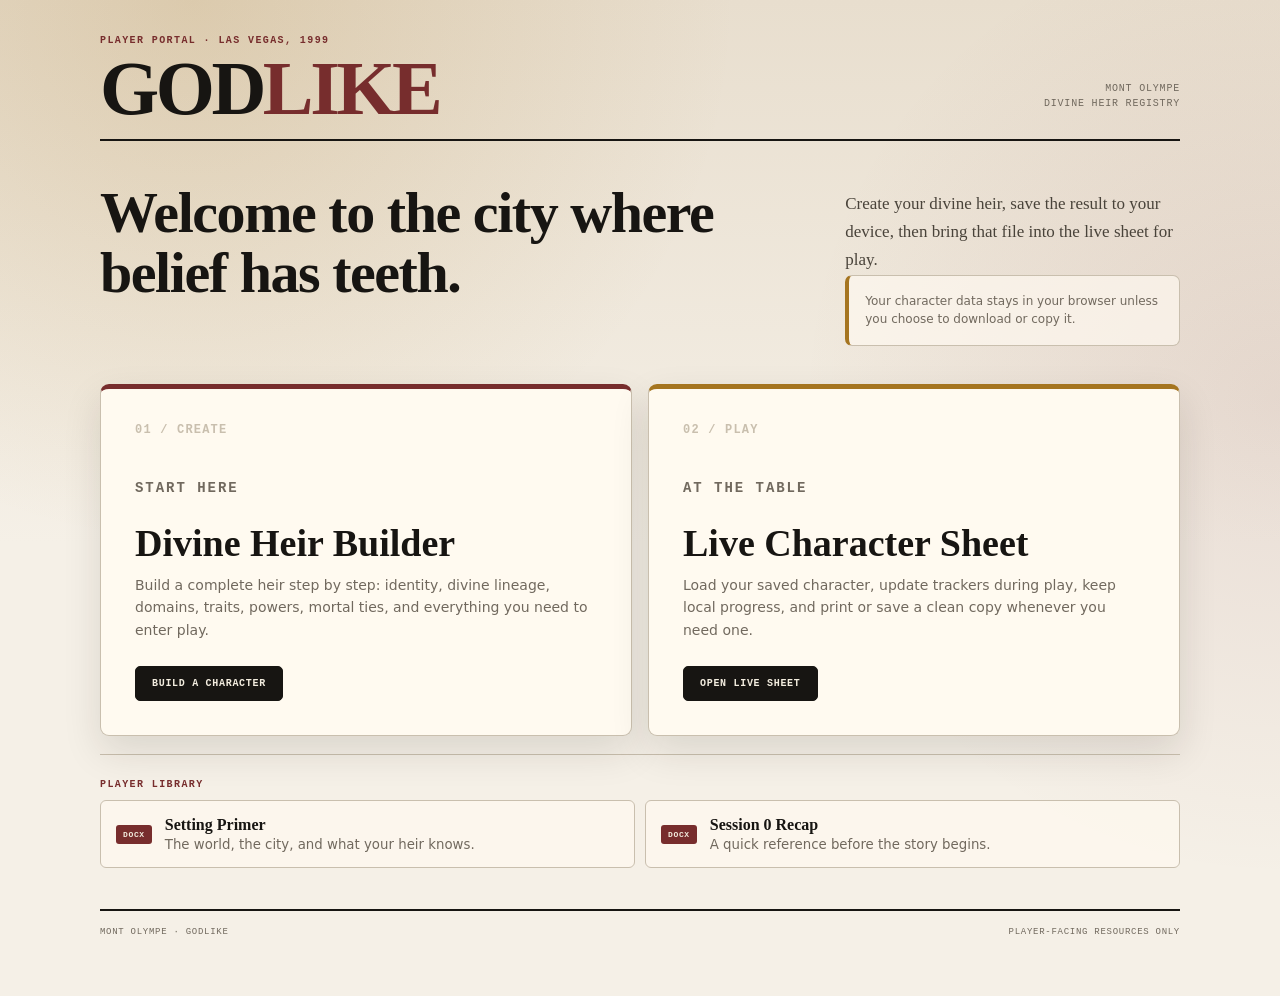
==== index.html @ 2c9d79e7 "Publish Godlike player portal" ====
<!doctype html>
<html lang="en">
<head>
  <meta charset="utf-8">
  <meta name="viewport" content="width=device-width, initial-scale=1">
  <meta name="theme-color" content="#171512">
  <meta name="description" content="Player resources for Mont Olympe, a game of divine heirs in Las Vegas, 1999.">
  <title>Godlike — Mont Olympe Player Portal</title>
  <style>
    :root {
      color-scheme: light;
      --ink: #171512;
      --paper: #f3eddf;
      --card: #fffaf0;
      --soft: #71695e;
      --rule: #c9bfae;
      --gold: #a57520;
      --red: #772d2d;
      --serif: Georgia, "Times New Roman", serif;
      --sans: Inter, ui-sans-serif, system-ui, sans-serif;
      --mono: ui-monospace, SFMono-Regular, Menlo, monospace;
    }

    * { box-sizing: border-box; }

    html { min-height: 100%; background: #e8dece; }

    body {
      min-height: 100vh;
      margin: 0;
      color: var(--ink);
      font-family: var(--sans);
      background:
        radial-gradient(circle at 15% 0, rgba(165, 117, 32, .19), transparent 34rem),
        radial-gradient(circle at 100% 40%, rgba(119, 45, 45, .10), transparent 30rem),
        linear-gradient(#e8dece, #f5f0e7 34rem);
    }

    a { color: inherit; }

    .wrap {
      width: min(1080px, calc(100% - 32px));
      margin: 0 auto;
      padding: 34px 0 56px;
    }

    .masthead {
      display: flex;
      align-items: flex-end;
      gap: 24px;
      padding-bottom: 18px;
      border-bottom: 2px solid var(--ink);
    }

    .brand {
      margin: 0;
      font: 700 clamp(34px, 7vw, 76px) / .86 var(--serif);
      letter-spacing: -.045em;
    }

    .brand span { color: var(--red); }

    .kicker,
    .eyebrow {
      margin: 0 0 8px;
      color: var(--red);
      font: 700 10px / 1.4 var(--mono);
      letter-spacing: .14em;
      text-transform: uppercase;
    }

    .stamp {
      margin-left: auto;
      color: var(--soft);
      font: 10px / 1.5 var(--mono);
      letter-spacing: .08em;
      text-align: right;
      text-transform: uppercase;
    }

    .intro {
      display: grid;
      grid-template-columns: minmax(0, 1.5fr) minmax(250px, .7fr);
      gap: 28px;
      padding: 42px 0 28px;
    }

    h2 {
      max-width: 760px;
      margin: 0;
      font: 700 clamp(32px, 5vw, 58px) / 1.02 var(--serif);
      letter-spacing: -.025em;
    }

    .intro p {
      margin: 7px 0 0;
      color: #49433a;
      font: 17px / 1.65 var(--serif);
    }

    .notice {
      align-self: end;
      padding: 16px;
      border: 1px solid var(--rule);
      border-left: 4px solid var(--gold);
      border-radius: 7px;
      background: rgba(255, 250, 240, .68);
      color: var(--soft);
      font-size: 12px;
      line-height: 1.55;
    }

    .tools {
      display: grid;
      grid-template-columns: repeat(2, minmax(0, 1fr));
      gap: 16px;
      margin-top: 10px;
    }

    .card {
      display: flex;
      min-height: 260px;
      flex-direction: column;
      padding: clamp(22px, 4vw, 34px);
      border: 1px solid var(--rule);
      border-radius: 9px;
      background: var(--card);
      box-shadow: 0 16px 38px rgba(34, 26, 16, .12);
    }

    .card.primary { border-top: 5px solid var(--red); }
    .card.secondary { border-top: 5px solid var(--gold); }

    .number {
      margin-bottom: 30px;
      color: var(--rule);
      font: 700 12px var(--mono);
      letter-spacing: .1em;
    }

    h3 {
      margin: 0;
      font: 700 clamp(25px, 4vw, 38px) / 1.05 var(--serif);
    }

    .card p {
      max-width: 44rem;
      margin: 10px 0 25px;
      color: var(--soft);
      font-size: 14px;
      line-height: 1.6;
    }

    .actions {
      display: flex;
      flex-wrap: wrap;
      gap: 9px;
      margin-top: auto;
    }

    .button {
      display: inline-block;
      padding: 11px 16px;
      border: 1.5px solid var(--ink);
      border-radius: 5px;
      background: var(--ink);
      color: var(--paper);
      font: 700 10px var(--mono);
      letter-spacing: .07em;
      text-decoration: none;
      text-transform: uppercase;
      transition: transform .15s ease, background .15s ease;
    }

    .button:hover,
    .button:focus-visible {
      background: var(--red);
      border-color: var(--red);
      transform: translateY(-2px);
      outline: none;
    }

    .button.ghost { background: transparent; color: var(--ink); }
    .button.ghost:hover,
    .button.ghost:focus-visible { background: var(--gold); color: #fffaf0; }

    .library {
      margin-top: 18px;
      padding: 23px 0 5px;
      border-top: 1px solid var(--rule);
    }

    .downloads {
      display: grid;
      grid-template-columns: repeat(2, minmax(0, 1fr));
      gap: 10px;
    }

    .download {
      display: flex;
      gap: 13px;
      align-items: center;
      padding: 15px;
      border: 1px solid var(--rule);
      border-radius: 6px;
      background: rgba(255, 250, 240, .7);
      text-decoration: none;
    }

    .download:hover,
    .download:focus-visible { border-color: var(--gold); outline: none; }

    .filetype {
      flex: none;
      padding: 5px 7px;
      border-radius: 3px;
      background: var(--red);
      color: var(--paper);
      font: 700 8px var(--mono);
      letter-spacing: .08em;
    }

    .download b { display: block; font: 700 16px var(--serif); }
    .download small { display: block; margin-top: 3px; color: var(--soft); }

    footer {
      display: flex;
      justify-content: space-between;
      gap: 18px;
      margin-top: 36px;
      padding-top: 14px;
      border-top: 2px solid var(--ink);
      color: var(--soft);
      font: 9px / 1.6 var(--mono);
      letter-spacing: .08em;
      text-transform: uppercase;
    }

    @media (max-width: 720px) {
      .wrap { width: min(100% - 20px, 1080px); padding-top: 18px; }
      .masthead { align-items: flex-start; flex-direction: column; }
      .stamp { margin-left: 0; text-align: left; }
      .intro, .tools, .downloads { grid-template-columns: 1fr; }
      .intro { padding-top: 30px; }
      footer { flex-direction: column; }
    }
  </style>
</head>
<body>
  <main class="wrap">
    <header class="masthead">
      <div>
        <p class="kicker">Player portal · Las Vegas, 1999</p>
        <h1 class="brand">GOD<span>LIKE</span></h1>
      </div>
      <p class="stamp">Mont Olympe<br>Divine Heir Registry</p>
    </header>

    <section class="intro" aria-labelledby="welcome">
      <h2 id="welcome">Welcome to the city where belief has teeth.</h2>
      <div>
        <p>Create your divine heir, save the result to your device, then bring that file into the live sheet for play.</p>
        <div class="notice">Your character data stays in your browser unless you choose to download or copy it.</div>
      </div>
    </section>

    <section class="tools" aria-label="Player tools">
      <article class="card primary">
        <span class="number">01 / CREATE</span>
        <p class="eyebrow">Start here</p>
        <h3>Divine Heir Builder</h3>
        <p>Build a complete heir step by step: identity, divine lineage, domains, traits, powers, mortal ties, and everything you need to enter play.</p>
        <div class="actions">
          <a class="button" href="player/divine-heir-builder.html">Build a character</a>
        </div>
      </article>

      <article class="card secondary">
        <span class="number">02 / PLAY</span>
        <p class="eyebrow">At the table</p>
        <h3>Live Character Sheet</h3>
        <p>Load your saved character, update trackers during play, keep local progress, and print or save a clean copy whenever you need one.</p>
        <div class="actions">
          <a class="button" href="player/live-character-sheet.html">Open live sheet</a>
        </div>
      </article>
    </section>

    <section class="library" aria-labelledby="library-title">
      <p class="eyebrow" id="library-title">Player library</p>
      <div class="downloads">
        <a class="download" href="player/setting-primer.docx" download>
          <span class="filetype">DOCX</span>
          <span><b>Setting Primer</b><small>The world, the city, and what your heir knows.</small></span>
        </a>
        <a class="download" href="player/session-0-recap.docx" download>
          <span class="filetype">DOCX</span>
          <span><b>Session 0 Recap</b><small>A quick reference before the story begins.</small></span>
        </a>
      </div>
    </section>

    <footer>
      <span>Mont Olympe · Godlike</span>
      <span>Player-facing resources only</span>
    </footer>
  </main>
</body>
</html>
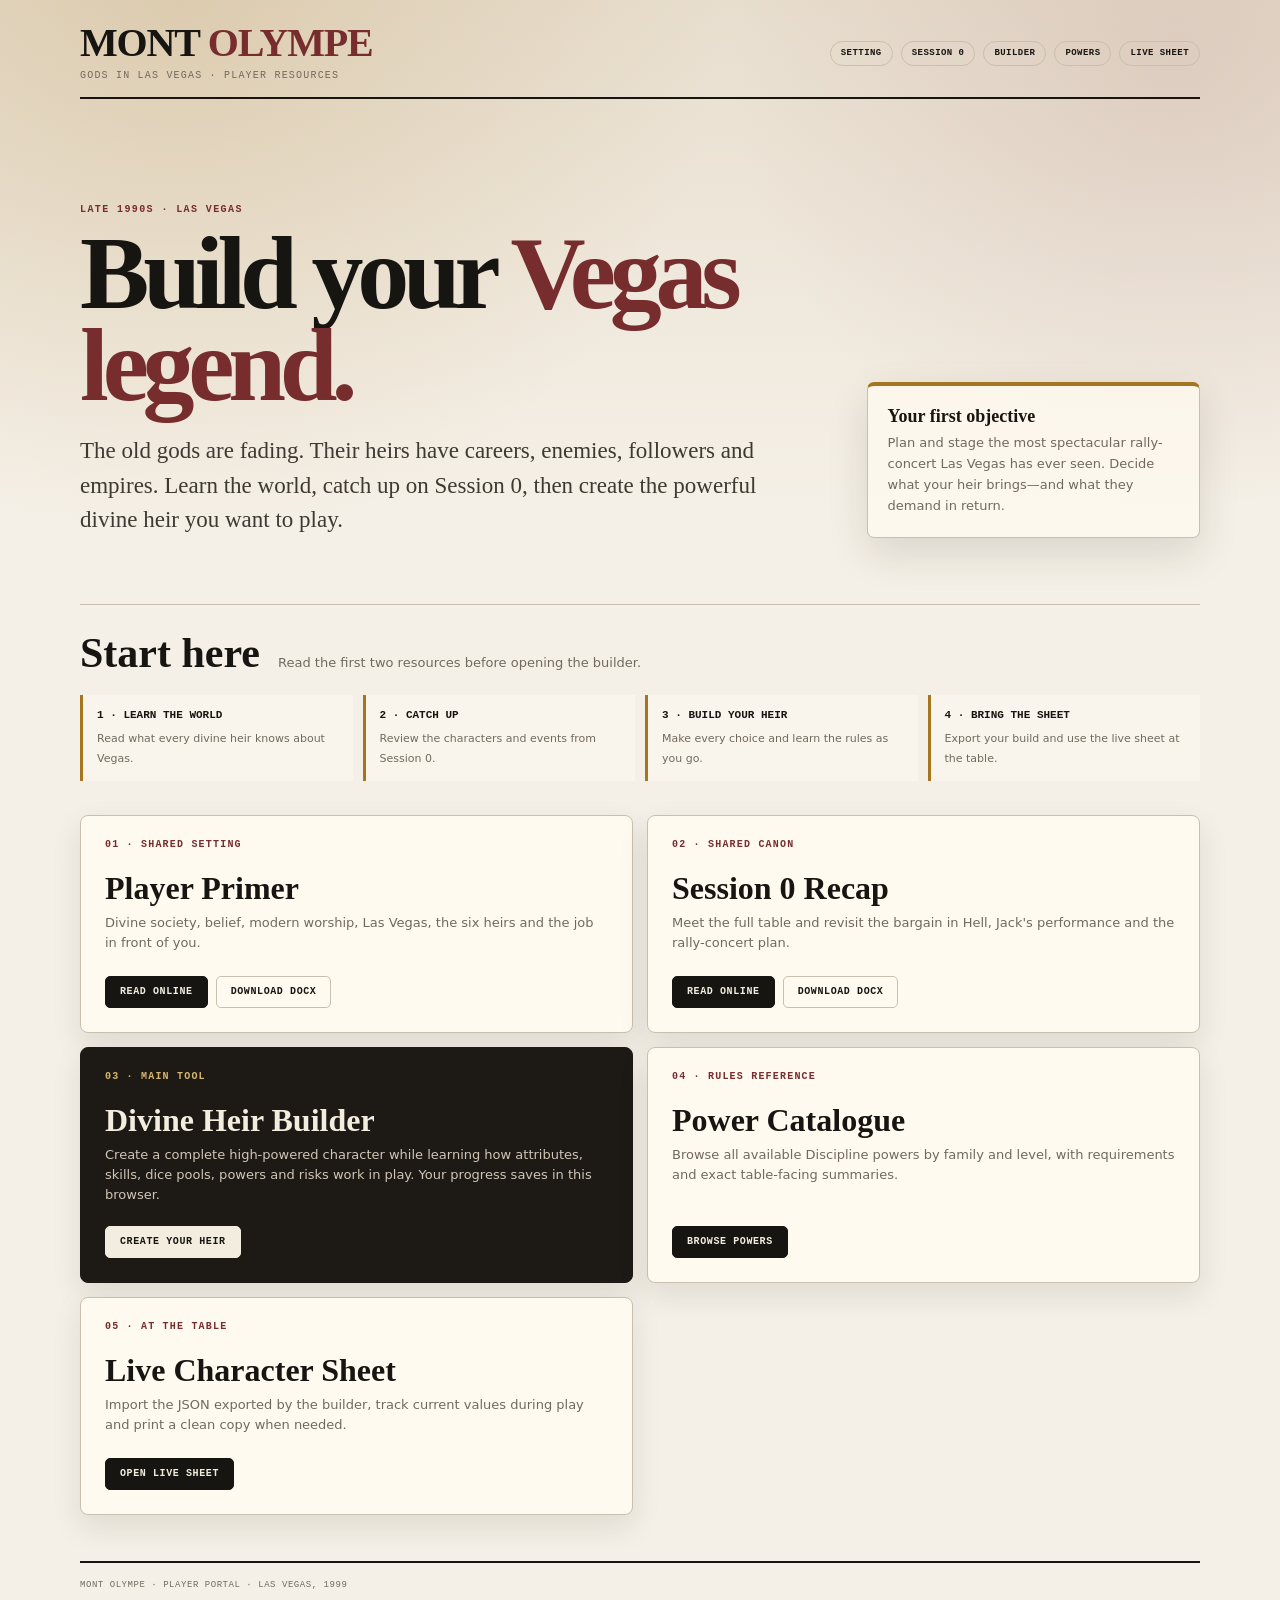
==== commit 9b67fc94: "Replace portal with prepared Godlike package" ====
--- a/index.html
+++ b/index.html
@@ -3,307 +3,101 @@
 <head>
   <meta charset="utf-8">
   <meta name="viewport" content="width=device-width, initial-scale=1">
-  <meta name="theme-color" content="#171512">
-  <meta name="description" content="Player resources for Mont Olympe, a game of divine heirs in Las Vegas, 1999.">
-  <title>Godlike — Mont Olympe Player Portal</title>
-  <style>
-    :root {
-      color-scheme: light;
-      --ink: #171512;
-      --paper: #f3eddf;
-      --card: #fffaf0;
-      --soft: #71695e;
-      --rule: #c9bfae;
-      --gold: #a57520;
-      --red: #772d2d;
-      --serif: Georgia, "Times New Roman", serif;
-      --sans: Inter, ui-sans-serif, system-ui, sans-serif;
-      --mono: ui-monospace, SFMono-Regular, Menlo, monospace;
-    }
-
-    * { box-sizing: border-box; }
-
-    html { min-height: 100%; background: #e8dece; }
-
-    body {
-      min-height: 100vh;
-      margin: 0;
-      color: var(--ink);
-      font-family: var(--sans);
-      background:
-        radial-gradient(circle at 15% 0, rgba(165, 117, 32, .19), transparent 34rem),
-        radial-gradient(circle at 100% 40%, rgba(119, 45, 45, .10), transparent 30rem),
-        linear-gradient(#e8dece, #f5f0e7 34rem);
-    }
-
-    a { color: inherit; }
-
-    .wrap {
-      width: min(1080px, calc(100% - 32px));
-      margin: 0 auto;
-      padding: 34px 0 56px;
-    }
-
-    .masthead {
-      display: flex;
-      align-items: flex-end;
-      gap: 24px;
-      padding-bottom: 18px;
-      border-bottom: 2px solid var(--ink);
-    }
-
-    .brand {
-      margin: 0;
-      font: 700 clamp(34px, 7vw, 76px) / .86 var(--serif);
-      letter-spacing: -.045em;
-    }
-
-    .brand span { color: var(--red); }
-
-    .kicker,
-    .eyebrow {
-      margin: 0 0 8px;
-      color: var(--red);
-      font: 700 10px / 1.4 var(--mono);
-      letter-spacing: .14em;
-      text-transform: uppercase;
-    }
-
-    .stamp {
-      margin-left: auto;
-      color: var(--soft);
-      font: 10px / 1.5 var(--mono);
-      letter-spacing: .08em;
-      text-align: right;
-      text-transform: uppercase;
-    }
-
-    .intro {
-      display: grid;
-      grid-template-columns: minmax(0, 1.5fr) minmax(250px, .7fr);
-      gap: 28px;
-      padding: 42px 0 28px;
-    }
-
-    h2 {
-      max-width: 760px;
-      margin: 0;
-      font: 700 clamp(32px, 5vw, 58px) / 1.02 var(--serif);
-      letter-spacing: -.025em;
-    }
-
-    .intro p {
-      margin: 7px 0 0;
-      color: #49433a;
-      font: 17px / 1.65 var(--serif);
-    }
-
-    .notice {
-      align-self: end;
-      padding: 16px;
-      border: 1px solid var(--rule);
-      border-left: 4px solid var(--gold);
-      border-radius: 7px;
-      background: rgba(255, 250, 240, .68);
-      color: var(--soft);
-      font-size: 12px;
-      line-height: 1.55;
-    }
-
-    .tools {
-      display: grid;
-      grid-template-columns: repeat(2, minmax(0, 1fr));
-      gap: 16px;
-      margin-top: 10px;
-    }
-
-    .card {
-      display: flex;
-      min-height: 260px;
-      flex-direction: column;
-      padding: clamp(22px, 4vw, 34px);
-      border: 1px solid var(--rule);
-      border-radius: 9px;
-      background: var(--card);
-      box-shadow: 0 16px 38px rgba(34, 26, 16, .12);
-    }
-
-    .card.primary { border-top: 5px solid var(--red); }
-    .card.secondary { border-top: 5px solid var(--gold); }
-
-    .number {
-      margin-bottom: 30px;
-      color: var(--rule);
-      font: 700 12px var(--mono);
-      letter-spacing: .1em;
-    }
-
-    h3 {
-      margin: 0;
-      font: 700 clamp(25px, 4vw, 38px) / 1.05 var(--serif);
-    }
-
-    .card p {
-      max-width: 44rem;
-      margin: 10px 0 25px;
-      color: var(--soft);
-      font-size: 14px;
-      line-height: 1.6;
-    }
-
-    .actions {
-      display: flex;
-      flex-wrap: wrap;
-      gap: 9px;
-      margin-top: auto;
-    }
-
-    .button {
-      display: inline-block;
-      padding: 11px 16px;
-      border: 1.5px solid var(--ink);
-      border-radius: 5px;
-      background: var(--ink);
-      color: var(--paper);
-      font: 700 10px var(--mono);
-      letter-spacing: .07em;
-      text-decoration: none;
-      text-transform: uppercase;
-      transition: transform .15s ease, background .15s ease;
-    }
-
-    .button:hover,
-    .button:focus-visible {
-      background: var(--red);
-      border-color: var(--red);
-      transform: translateY(-2px);
-      outline: none;
-    }
-
-    .button.ghost { background: transparent; color: var(--ink); }
-    .button.ghost:hover,
-    .button.ghost:focus-visible { background: var(--gold); color: #fffaf0; }
-
-    .library {
-      margin-top: 18px;
-      padding: 23px 0 5px;
-      border-top: 1px solid var(--rule);
-    }
-
-    .downloads {
-      display: grid;
-      grid-template-columns: repeat(2, minmax(0, 1fr));
-      gap: 10px;
-    }
-
-    .download {
-      display: flex;
-      gap: 13px;
-      align-items: center;
-      padding: 15px;
-      border: 1px solid var(--rule);
-      border-radius: 6px;
-      background: rgba(255, 250, 240, .7);
-      text-decoration: none;
-    }
-
-    .download:hover,
-    .download:focus-visible { border-color: var(--gold); outline: none; }
-
-    .filetype {
-      flex: none;
-      padding: 5px 7px;
-      border-radius: 3px;
-      background: var(--red);
-      color: var(--paper);
-      font: 700 8px var(--mono);
-      letter-spacing: .08em;
-    }
-
-    .download b { display: block; font: 700 16px var(--serif); }
-    .download small { display: block; margin-top: 3px; color: var(--soft); }
-
-    footer {
-      display: flex;
-      justify-content: space-between;
-      gap: 18px;
-      margin-top: 36px;
-      padding-top: 14px;
-      border-top: 2px solid var(--ink);
-      color: var(--soft);
-      font: 9px / 1.6 var(--mono);
-      letter-spacing: .08em;
-      text-transform: uppercase;
-    }
-
-    @media (max-width: 720px) {
-      .wrap { width: min(100% - 20px, 1080px); padding-top: 18px; }
-      .masthead { align-items: flex-start; flex-direction: column; }
-      .stamp { margin-left: 0; text-align: left; }
-      .intro, .tools, .downloads { grid-template-columns: 1fr; }
-      .intro { padding-top: 30px; }
-      footer { flex-direction: column; }
-    }
-  </style>
+  <meta name="description" content="Player resources for Mont Olympe, an urban-fantasy campaign set in late-1990s Las Vegas.">
+  <title>Mont Olympe — Gods in Las Vegas</title>
+  <link rel="stylesheet" href="styles.css">
 </head>
 <body>
-  <main class="wrap">
-    <header class="masthead">
+  <main class="shell">
+    <header class="site-header">
       <div>
-        <p class="kicker">Player portal · Las Vegas, 1999</p>
-        <h1 class="brand">GOD<span>LIKE</span></h1>
+        <a class="wordmark" href="index.html">MONT <span>OLYMPE</span></a>
+        <p class="site-tag">Gods in Las Vegas · Player resources</p>
       </div>
-      <p class="stamp">Mont Olympe<br>Divine Heir Registry</p>
+      <nav class="site-nav" aria-label="Player resources">
+        <a href="setting.html">Setting</a>
+        <a href="session-0.html">Session 0</a>
+        <a href="builder.html">Builder</a>
+        <a href="power-cards.html">Powers</a>
+        <a href="character-sheet.html">Live sheet</a>
+      </nav>
     </header>
 
-    <section class="intro" aria-labelledby="welcome">
-      <h2 id="welcome">Welcome to the city where belief has teeth.</h2>
+    <section class="hero">
       <div>
-        <p>Create your divine heir, save the result to your device, then bring that file into the live sheet for play.</p>
-        <div class="notice">Your character data stays in your browser unless you choose to download or copy it.</div>
+        <p class="eyebrow">Late 1990s · Las Vegas</p>
+        <h1>Build your <span>Vegas legend.</span></h1>
+        <p class="hero-copy">The old gods are fading. Their heirs have careers, enemies, followers and empires. Learn the world, catch up on Session 0, then create the powerful divine heir you want to play.</p>
+      </div>
+      <aside class="brief">
+        <strong>Your first objective</strong>
+        <p>Plan and stage the most spectacular rally-concert Las Vegas has ever seen. Decide what your heir brings—and what they demand in return.</p>
+      </aside>
+    </section>
+
+    <section aria-labelledby="start-heading">
+      <div class="section-head">
+        <h2 id="start-heading">Start here</h2>
+        <p>Read the first two resources before opening the builder.</p>
+      </div>
+      <div class="how-to" aria-label="Recommended order">
+        <div><b>1 · Learn the world</b><span>Read what every divine heir knows about Vegas.</span></div>
+        <div><b>2 · Catch up</b><span>Review the characters and events from Session 0.</span></div>
+        <div><b>3 · Build your heir</b><span>Make every choice and learn the rules as you go.</span></div>
+        <div><b>4 · Bring the sheet</b><span>Export your build and use the live sheet at the table.</span></div>
+      </div>
+
+      <div class="resource-grid">
+        <article class="resource">
+          <span class="number">01 · Shared setting</span>
+          <h3>Player Primer</h3>
+          <p>Divine society, belief, modern worship, Las Vegas, the six heirs and the job in front of you.</p>
+          <div class="actions">
+            <a class="button" href="setting.html">Read online</a>
+            <a class="button secondary" href="downloads/Mont-Olympe-Player-Primer.docx" download>Download DOCX</a>
+          </div>
+        </article>
+
+        <article class="resource">
+          <span class="number">02 · Shared canon</span>
+          <h3>Session 0 Recap</h3>
+          <p>Meet the full table and revisit the bargain in Hell, Jack's performance and the rally-concert plan.</p>
+          <div class="actions">
+            <a class="button" href="session-0.html">Read online</a>
+            <a class="button secondary" href="downloads/Mont-Olympe-Session-0-Recap.docx" download>Download DOCX</a>
+          </div>
+        </article>
+
+        <article class="resource primary">
+          <span class="number">03 · Main tool</span>
+          <h3>Divine Heir Builder</h3>
+          <p>Create a complete high-powered character while learning how attributes, skills, dice pools, powers and risks work in play. Your progress saves in this browser.</p>
+          <div class="actions">
+            <a class="button" href="builder.html">Create your heir</a>
+          </div>
+        </article>
+
+        <article class="resource">
+          <span class="number">04 · Rules reference</span>
+          <h3>Power Catalogue</h3>
+          <p>Browse all available Discipline powers by family and level, with requirements and exact table-facing summaries.</p>
+          <div class="actions">
+            <a class="button" href="power-cards.html">Browse powers</a>
+          </div>
+        </article>
+
+        <article class="resource">
+          <span class="number">05 · At the table</span>
+          <h3>Live Character Sheet</h3>
+          <p>Import the JSON exported by the builder, track current values during play and print a clean copy when needed.</p>
+          <div class="actions">
+            <a class="button" href="character-sheet.html">Open live sheet</a>
+          </div>
+        </article>
       </div>
     </section>
 
-    <section class="tools" aria-label="Player tools">
-      <article class="card primary">
-        <span class="number">01 / CREATE</span>
-        <p class="eyebrow">Start here</p>
-        <h3>Divine Heir Builder</h3>
-        <p>Build a complete heir step by step: identity, divine lineage, domains, traits, powers, mortal ties, and everything you need to enter play.</p>
-        <div class="actions">
-          <a class="button" href="player/divine-heir-builder.html">Build a character</a>
-        </div>
-      </article>
-
-      <article class="card secondary">
-        <span class="number">02 / PLAY</span>
-        <p class="eyebrow">At the table</p>
-        <h3>Live Character Sheet</h3>
-        <p>Load your saved character, update trackers during play, keep local progress, and print or save a clean copy whenever you need one.</p>
-        <div class="actions">
-          <a class="button" href="player/live-character-sheet.html">Open live sheet</a>
-        </div>
-      </article>
-    </section>
-
-    <section class="library" aria-labelledby="library-title">
-      <p class="eyebrow" id="library-title">Player library</p>
-      <div class="downloads">
-        <a class="download" href="player/setting-primer.docx" download>
-          <span class="filetype">DOCX</span>
-          <span><b>Setting Primer</b><small>The world, the city, and what your heir knows.</small></span>
-        </a>
-        <a class="download" href="player/session-0-recap.docx" download>
-          <span class="filetype">DOCX</span>
-          <span><b>Session 0 Recap</b><small>A quick reference before the story begins.</small></span>
-        </a>
-      </div>
-    </section>
-
-    <footer>
-      <span>Mont Olympe · Godlike</span>
-      <span>Player-facing resources only</span>
-    </footer>
+    <footer class="site-footer">Mont Olympe · Player portal · Las Vegas, 1999</footer>
   </main>
 </body>
 </html>
--- a/styles.css
+++ b/styles.css
@@ -0,0 +1,432 @@
+:root {
+  --ink: #171512;
+  --paper: #f3eddf;
+  --card: #fffaf0;
+  --soft: #71695e;
+  --rule: #c9bfae;
+  --gold: #a57520;
+  --gold-light: #d7b66d;
+  --red: #772d2d;
+  --green: #356a51;
+  --serif: Georgia, "Times New Roman", serif;
+  --sans: Inter, ui-sans-serif, system-ui, -apple-system, BlinkMacSystemFont, "Segoe UI", sans-serif;
+  --mono: ui-monospace, SFMono-Regular, Menlo, Monaco, Consolas, monospace;
+}
+
+* { box-sizing: border-box; }
+
+html { scroll-behavior: smooth; }
+
+body {
+  margin: 0;
+  min-height: 100vh;
+  color: var(--ink);
+  background:
+    radial-gradient(circle at 14% 0, rgba(165, 117, 32, .18), transparent 34rem),
+    radial-gradient(circle at 92% 4%, rgba(119, 45, 45, .11), transparent 28rem),
+    linear-gradient(#e8dece, #f5f0e7 32rem);
+  font-family: var(--sans);
+}
+
+a { color: inherit; }
+
+.shell {
+  width: min(1120px, calc(100% - 32px));
+  margin: 0 auto;
+  padding: 24px 0 64px;
+}
+
+.site-header {
+  display: flex;
+  align-items: center;
+  gap: 20px;
+  padding-bottom: 14px;
+  border-bottom: 2px solid var(--ink);
+}
+
+.wordmark {
+  margin: 0;
+  font: 700 clamp(26px, 4vw, 40px)/.95 var(--serif);
+  letter-spacing: -.03em;
+  text-decoration: none;
+}
+
+.wordmark span { color: var(--red); }
+
+.site-tag {
+  margin: 7px 0 0;
+  color: var(--soft);
+  font: 10px/1.4 var(--mono);
+  letter-spacing: .12em;
+  text-transform: uppercase;
+}
+
+.site-nav {
+  display: flex;
+  gap: 8px;
+  flex-wrap: wrap;
+  margin-left: auto;
+}
+
+.site-nav a {
+  border: 1px solid var(--rule);
+  border-radius: 999px;
+  padding: 7px 10px;
+  font: 700 9px/1 var(--mono);
+  letter-spacing: .05em;
+  text-decoration: none;
+  text-transform: uppercase;
+}
+
+.site-nav a:hover,
+.site-nav a:focus-visible {
+  color: var(--paper);
+  background: var(--red);
+  border-color: var(--red);
+  outline: none;
+}
+
+.hero {
+  display: grid;
+  grid-template-columns: minmax(0, 1.5fr) minmax(260px, .7fr);
+  gap: clamp(24px, 6vw, 72px);
+  align-items: end;
+  padding: clamp(52px, 9vw, 104px) 0 48px;
+}
+
+.eyebrow {
+  margin: 0 0 10px;
+  color: var(--red);
+  font: 700 10px/1.4 var(--mono);
+  letter-spacing: .14em;
+  text-transform: uppercase;
+}
+
+h1,
+h2,
+h3 { font-family: var(--serif); }
+
+h1 {
+  max-width: 820px;
+  margin: 0;
+  font-size: clamp(48px, 9vw, 104px);
+  line-height: .88;
+  letter-spacing: -.06em;
+}
+
+h1 span { color: var(--red); }
+
+.hero-copy {
+  margin: 24px 0 0;
+  max-width: 720px;
+  color: #3e3932;
+  font: clamp(17px, 2vw, 23px)/1.5 var(--serif);
+}
+
+.brief {
+  border: 1px solid var(--rule);
+  border-top: 4px solid var(--gold);
+  border-radius: 7px;
+  padding: 20px;
+  background: rgba(255, 250, 240, .78);
+  box-shadow: 0 16px 42px rgba(34, 26, 16, .12);
+}
+
+.brief p {
+  margin: 0;
+  color: var(--soft);
+  font-size: 13px;
+  line-height: 1.6;
+}
+
+.brief strong {
+  display: block;
+  margin-bottom: 6px;
+  color: var(--ink);
+  font: 700 18px/1.2 var(--serif);
+}
+
+.section-head {
+  display: flex;
+  gap: 18px;
+  align-items: baseline;
+  margin: 18px 0 18px;
+  padding-top: 24px;
+  border-top: 1px solid var(--rule);
+}
+
+.section-head h2 {
+  margin: 0;
+  font-size: clamp(28px, 4vw, 42px);
+}
+
+.section-head p {
+  margin: 0;
+  color: var(--soft);
+  font-size: 13px;
+}
+
+.resource-grid {
+  display: grid;
+  grid-template-columns: repeat(2, minmax(0, 1fr));
+  gap: 14px;
+}
+
+.resource {
+  display: flex;
+  flex-direction: column;
+  min-height: 218px;
+  padding: 24px;
+  border: 1px solid var(--rule);
+  border-radius: 8px;
+  background: var(--card);
+  box-shadow: 0 12px 30px rgba(34, 26, 16, .10);
+}
+
+.resource.primary {
+  background: #1d1a16;
+  color: var(--paper);
+  border-color: #1d1a16;
+}
+
+.number {
+  color: var(--red);
+  font: 700 10px/1 var(--mono);
+  letter-spacing: .12em;
+  text-transform: uppercase;
+}
+
+.primary .number { color: var(--gold-light); }
+
+.resource h3 {
+  margin: 22px 0 8px;
+  font-size: clamp(23px, 3vw, 32px);
+  line-height: 1.05;
+}
+
+.resource p {
+  margin: 0 0 20px;
+  color: var(--soft);
+  font-size: 13px;
+  line-height: 1.55;
+}
+
+.primary p { color: #cfc6b7; }
+
+.actions {
+  display: flex;
+  gap: 8px;
+  flex-wrap: wrap;
+  margin-top: auto;
+}
+
+.button {
+  display: inline-block;
+  border: 1px solid var(--ink);
+  border-radius: 5px;
+  padding: 10px 14px;
+  background: var(--ink);
+  color: var(--paper);
+  font: 700 10px/1 var(--mono);
+  letter-spacing: .06em;
+  text-decoration: none;
+  text-transform: uppercase;
+}
+
+.button:hover,
+.button:focus-visible {
+  background: var(--red);
+  border-color: var(--red);
+  outline: none;
+}
+
+.button.secondary {
+  background: transparent;
+  color: var(--ink);
+  border-color: var(--rule);
+}
+
+.button.secondary:hover,
+.button.secondary:focus-visible {
+  color: var(--paper);
+  border-color: var(--red);
+}
+
+.primary .button {
+  background: var(--paper);
+  color: var(--ink);
+  border-color: var(--paper);
+}
+
+.primary .button:hover,
+.primary .button:focus-visible {
+  color: var(--paper);
+  background: var(--red);
+  border-color: var(--red);
+}
+
+.primary .button.secondary {
+  background: transparent;
+  color: var(--paper);
+  border-color: rgba(255, 255, 255, .3);
+}
+
+.how-to {
+  display: grid;
+  grid-template-columns: repeat(4, minmax(0, 1fr));
+  gap: 10px;
+  margin: 18px 0 34px;
+}
+
+.how-to div {
+  padding: 14px;
+  border-left: 3px solid var(--gold);
+  background: rgba(255, 250, 240, .58);
+}
+
+.how-to b {
+  display: block;
+  margin-bottom: 5px;
+  font: 700 11px/1.2 var(--mono);
+  text-transform: uppercase;
+}
+
+.how-to span {
+  color: var(--soft);
+  font-size: 11px;
+  line-height: 1.45;
+}
+
+.site-footer {
+  margin-top: 46px;
+  padding-top: 16px;
+  border-top: 2px solid var(--ink);
+  color: var(--soft);
+  font: 9px/1.5 var(--mono);
+  letter-spacing: .06em;
+  text-transform: uppercase;
+}
+
+/* Long-form player documents */
+.document-shell { width: min(920px, calc(100% - 32px)); }
+
+.document {
+  margin-top: 34px;
+  padding: clamp(24px, 6vw, 58px);
+  border: 1px solid var(--rule);
+  border-radius: 8px;
+  background: var(--card);
+  box-shadow: 0 16px 44px rgba(34, 26, 16, .12);
+}
+
+.document > p:first-child,
+.document > p:nth-child(2),
+.document > p:nth-child(3) {
+  margin: 0;
+  text-align: center;
+  font-family: var(--serif);
+}
+
+.document > p:first-child {
+  color: var(--red);
+  font-size: 13px;
+  letter-spacing: .18em;
+}
+
+.document > p:nth-child(2) {
+  margin-top: 10px;
+  font-size: clamp(34px, 6vw, 58px);
+  font-weight: 700;
+}
+
+.document > p:nth-child(3) {
+  margin: 6px 0 28px;
+  color: var(--gold);
+  font-size: 18px;
+}
+
+.document h1 {
+  margin: 38px 0 12px;
+  padding-top: 22px;
+  border-top: 1px solid var(--rule);
+  font-size: clamp(28px, 4vw, 40px);
+  line-height: 1.05;
+  letter-spacing: -.03em;
+}
+
+.document h2 {
+  margin: 28px 0 10px;
+  font-size: 24px;
+}
+
+.document p,
+.document li,
+.document td,
+.document th {
+  font-size: 15px;
+  line-height: 1.7;
+}
+
+.document blockquote {
+  margin: 22px 0;
+  padding: 12px 18px;
+  border-left: 4px solid var(--gold);
+  background: rgba(165, 117, 32, .07);
+}
+
+.document blockquote p { margin: 7px 0; }
+
+.document table {
+  display: block;
+  width: 100%;
+  margin: 18px 0;
+  overflow-x: auto;
+  border-collapse: collapse;
+}
+
+.document th,
+.document td {
+  min-width: 130px;
+  padding: 10px;
+  border: 1px solid var(--rule);
+  text-align: left;
+  vertical-align: top;
+}
+
+.document th {
+  color: var(--paper);
+  background: var(--ink);
+  font: 700 10px/1.4 var(--mono);
+  letter-spacing: .04em;
+  text-transform: uppercase;
+}
+
+.doc-actions {
+  display: flex;
+  justify-content: flex-end;
+  margin-top: 14px;
+}
+
+@media (max-width: 780px) {
+  .site-header,
+  .section-head { align-items: flex-start; flex-direction: column; }
+  .site-nav { margin-left: 0; }
+  .hero,
+  .resource-grid,
+  .how-to { grid-template-columns: 1fr; }
+  .hero { padding-top: 50px; }
+  .resource { min-height: auto; }
+}
+
+@media print {
+  body { background: #fff; }
+  .site-header,
+  .doc-actions,
+  .site-footer { display: none; }
+  .document {
+    margin: 0;
+    padding: 0;
+    border: 0;
+    box-shadow: none;
+  }
+}
